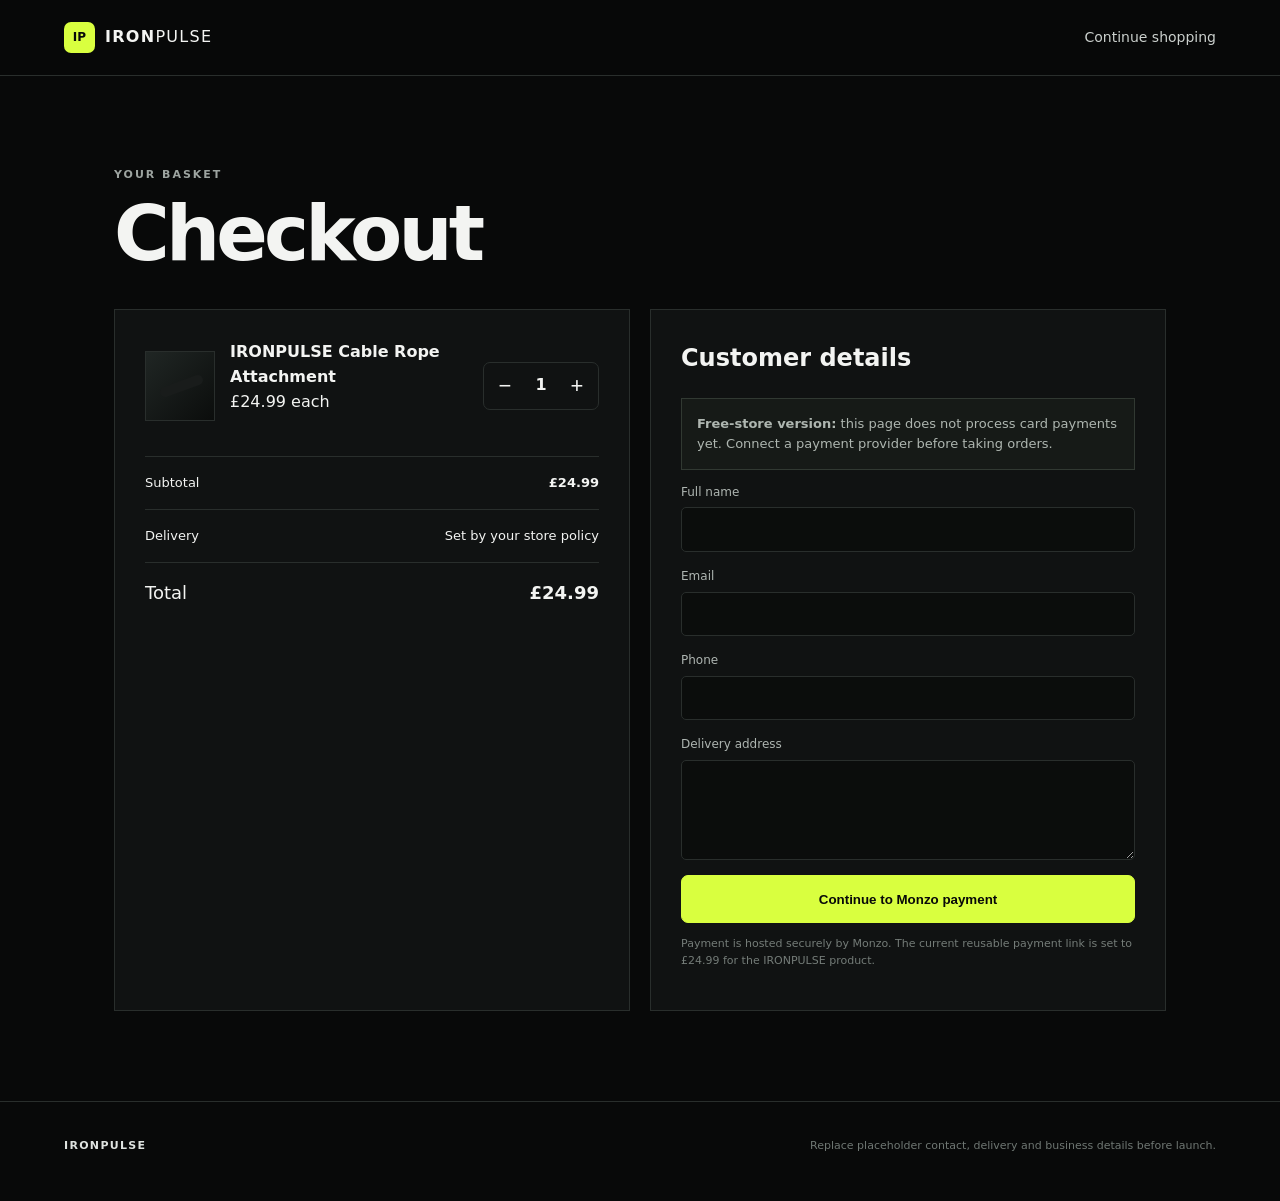
==== checkout.html @ a1295d0c "Add files via upload" ====
<!doctype html>
<html lang="en-GB">
<head>
<meta charset="utf-8"><meta name="viewport" content="width=device-width, initial-scale=1">
<title>Basket — IRONPULSE</title><link rel="stylesheet" href="styles.css">
</head>
<body>
<header class="site-header">
<a class="brand" href="index.html"><span class="brand-mark">IP</span><span>IRON<span>PULSE</span></span></a>
<nav class="nav"><a href="index.html#product">Continue shopping</a></nav>
</header>
<main class="checkout-page">
  <div class="section-label">YOUR BASKET</div>
  <h1>Checkout</h1>
  <div class="checkout-grid">
    <section class="checkout-card">
      <div id="basket-empty" class="empty-state">
        <h2>Your basket is empty.</h2><p>Add an IRONPULSE attachment first.</p><a class="btn btn-primary" href="index.html#product">Shop IRONPULSE</a>
      </div>
      <div id="basket-filled" hidden>
        <div class="basket-item">
          <div class="mini-product"></div>
          <div><strong>IRONPULSE Cable Rope Attachment</strong><p>£24.99 each</p></div>
          <div class="qty"><button data-qty="-1">−</button><span id="checkout-qty">1</span><button data-qty="1">+</button></div>
        </div>
        <div class="total-row"><span>Subtotal</span><strong id="subtotal">£24.99</strong></div>
        <div class="total-row"><span>Delivery</span><span>Set by your store policy</span></div>
        <div class="total-row grand"><span>Total</span><strong id="total">£24.99</strong></div>
      </div>
    </section>
    <section class="checkout-card">
      <h2>Customer details</h2>
      <p class="notice"><strong>Free-store version:</strong> this page does not process card payments yet. Connect a payment provider before taking orders.</p>
      <form id="order-form">
        <label>Full name<input required name="name" autocomplete="name"></label>
        <label>Email<input required type="email" name="email" autocomplete="email"></label>
        <label>Phone<input name="phone" autocomplete="tel"></label>
        <label>Delivery address<textarea required name="address" rows="4" autocomplete="street-address"></textarea></label>
        <button class="btn btn-primary" type="submit">Continue to Monzo payment</button>
      </form>
      <p class="small-note">Payment is hosted securely by Monzo. The current reusable payment link is set to £24.99 for the IRONPULSE product.</p>
    </section>
  </div>
</main>
<footer class="footer"><div class="footer-brand">IRONPULSE</div><p>Replace placeholder contact, delivery and business details before launch.</p></footer>
<script src="script.js"></script>
</body>
</html>
---- styles.css ----
:root{--bg:#080909;--panel:#101212;--panel2:#151818;--text:#f3f4f2;--muted:#9da4a0;--line:#292e2c;--accent:#d9ff3f;--max:1180px}
*{box-sizing:border-box}html{scroll-behavior:smooth}body{margin:0;background:var(--bg);color:var(--text);font-family:Inter,ui-sans-serif,system-ui,-apple-system,BlinkMacSystemFont,"Segoe UI",sans-serif;line-height:1.55}a{color:inherit;text-decoration:none}.site-header{height:76px;display:flex;align-items:center;justify-content:space-between;padding:0 5vw;border-bottom:1px solid var(--line);position:sticky;top:0;background:rgba(8,9,9,.94);backdrop-filter:blur(14px);z-index:10}.brand{display:flex;gap:10px;align-items:center;font-weight:900;letter-spacing:.08em}.brand span span{font-weight:500}.brand-mark{display:grid;place-items:center;width:31px;height:31px;border-radius:7px;background:var(--accent);color:#080909;font-size:12px;letter-spacing:0}.nav{display:flex;gap:24px;align-items:center;font-size:14px;color:#cbd0cd}.nav a:hover{color:var(--accent)}.nav-cart{border:1px solid var(--line);padding:8px 12px;border-radius:999px}.nav-cart span{background:var(--accent);color:#080909;border-radius:999px;padding:1px 6px;margin-left:4px;font-weight:800}
.hero{max-width:var(--max);margin:auto;min-height:720px;padding:90px 5vw 80px;display:grid;grid-template-columns:1.05fr .95fr;gap:70px;align-items:center}.eyebrow,.section-label{font-size:11px;letter-spacing:.18em;font-weight:800;color:var(--muted)}h1,h2,h3,p{margin-top:0}h1{font-size:clamp(48px,7vw,88px);line-height:.94;letter-spacing:-.055em;margin:20px 0 25px}h1 em,h2 em{font-style:normal;color:var(--accent)}.hero-text{max-width:570px;color:#b9bfbc;font-size:19px}.hero-actions{display:flex;gap:12px;margin:30px 0}.btn{display:inline-flex;align-items:center;justify-content:center;min-height:48px;padding:0 20px;border-radius:7px;border:1px solid var(--line);font-weight:800;cursor:pointer;transition:.2s}.btn-primary{background:var(--accent);color:#080909;border-color:var(--accent)}.btn-primary:hover{filter:brightness(1.06);transform:translateY(-1px)}.btn-ghost{background:transparent}.btn-ghost:hover{border-color:#555}.trust-row{display:flex;gap:18px;flex-wrap:wrap;color:#9fa6a2;font-size:12px}.product-art{position:relative;min-height:460px;border:1px solid var(--line);background:radial-gradient(circle at 50% 45%,#202624 0,#111514 48%,#0b0c0c 100%);overflow:hidden}.product-art:after{content:"";position:absolute;inset:auto -20% -35% -20%;height:220px;background:radial-gradient(ellipse,rgba(217,255,63,.12),transparent 65%)}.art-badge{position:absolute;top:25px;left:25px;z-index:3;font-size:10px;letter-spacing:.18em;color:var(--accent)}.rope-rope{position:absolute;width:23px;background:repeating-linear-gradient(145deg,#161818 0,#252928 4px,#0b0c0c 8px);border-radius:18px;box-shadow:inset 2px 0 3px #343a37,4px 4px 12px #000}.rope-left{height:300px;left:35%;top:95px;transform:rotate(17deg)}.rope-right{height:300px;right:35%;top:95px;transform:rotate(-17deg)}.connector{position:absolute;top:58px;left:50%;transform:translateX(-50%);width:60px;height:52px;border-radius:9px 9px 15px 15px;background:linear-gradient(90deg,#555,#d2d5d2,#666);box-shadow:0 8px 20px #000}.carabiner{position:absolute;top:22px;left:50%;transform:translateX(-50%);width:28px;height:55px;border:7px solid #aeb4b1;border-bottom-color:transparent;border-radius:15px}.endcap{position:absolute;bottom:67px;width:74px;height:74px;border-radius:50%;background:radial-gradient(circle at 35% 28%,#4b504d,#111312 64%);box-shadow:0 14px 24px #000}.end-left{left:27%}.end-right{right:27%}.product-art.large{min-height:590px}.gallery-note{position:absolute;top:22px;left:22px;font-size:10px;letter-spacing:.16em;color:#777f7b}.gallery-mini{display:grid;grid-template-columns:repeat(3,1fr);gap:8px;margin-top:8px}.mini-art{height:82px;border:1px solid var(--line);background:linear-gradient(135deg,#171b19,#0c0e0d);display:grid;place-items:center;color:#555;font-size:11px}.image-note{font-size:11px;color:#727a75;margin-top:10px}
.section{max-width:var(--max);margin:auto;padding:100px 5vw}.dark-section{max-width:none;background:#0d0f0f;border-top:1px solid var(--line);border-bottom:1px solid var(--line);padding-left:calc((100vw - var(--max))/2 + 5vw);padding-right:calc((100vw - var(--max))/2 + 5vw)}.product-grid{display:grid;grid-template-columns:1fr .85fr;gap:70px;margin-top:30px}.product-info h2{font-size:clamp(38px,5vw,60px);line-height:.98;letter-spacing:-.04em;margin:16px 0}.lead{font-size:18px;color:#adb4b0}.price-line{display:flex;align-items:baseline;gap:12px;margin:30px 0 8px}.price{font-size:42px;font-weight:900}.price-note{color:#858c88;text-transform:uppercase;font-size:10px;letter-spacing:.14em}.stock{font-size:11px;color:var(--accent);letter-spacing:.08em;margin-bottom:22px}.check-list{list-style:none;padding:0;margin:0 0 28px}.check-list li{padding:12px 0;border-bottom:1px solid var(--line);color:#aeb5b1}.check-list strong{color:#f0f2ef}.buy-box{display:flex;gap:10px}.qty{display:flex;border:1px solid var(--line);border-radius:7px;min-height:48px;align-items:center}.qty button{background:none;border:0;color:var(--text);font-size:22px;width:42px;cursor:pointer}.qty span{min-width:30px;text-align:center;font-weight:800}.buy-btn{flex:1}.small-note{font-size:11px;color:#747c78;margin-top:12px}.feature-grid{display:grid;grid-template-columns:repeat(3,1fr);gap:1px;background:var(--line);margin-top:28px}.feature-grid article{background:#0d0f0f;padding:35px}.feature-num{font-size:11px;color:var(--accent);font-weight:900}.feature-grid h3{font-size:27px;margin:35px 0 8px}.feature-grid p,.movement-grid p{color:#929995}.movement-grid{display:grid;grid-template-columns:repeat(4,1fr);gap:1px;background:var(--line);margin-top:28px}.movement-grid>div{background:var(--bg);padding:28px}.movement-grid span{color:var(--accent);font-size:11px;font-weight:900}.movement-grid h3{margin:35px 0 8px}.spec-grid{display:grid;grid-template-columns:repeat(2,1fr);margin-top:28px;border-top:1px solid var(--line)}.spec-grid div{padding:22px;border-bottom:1px solid var(--line);display:flex;flex-direction:column;gap:4px}.spec-grid span{font-size:11px;color:#747c78;text-transform:uppercase;letter-spacing:.12em}.disclaimer{font-size:11px;color:#747c78;margin-top:22px}.faq details{border-top:1px solid var(--line);padding:22px 0}.faq details:last-child{border-bottom:1px solid var(--line)}summary{cursor:pointer;font-weight:800}.faq details p{color:#9aa19d;max-width:800px;padding-top:15px;margin:0}.cta{max-width:var(--max);margin:0 auto 100px;padding:70px 5vw;border:1px solid var(--line);display:flex;align-items:center;justify-content:space-between;gap:30px;background:linear-gradient(110deg,#121615,#0b0d0c)}.cta h2{font-size:clamp(36px,5vw,64px);line-height:.95;margin:15px 0 0}.footer{border-top:1px solid var(--line);padding:35px 5vw;color:#6f7773;font-size:11px;display:flex;gap:30px;justify-content:space-between;flex-wrap:wrap}.footer-brand{color:#dfe3e0;font-weight:900;letter-spacing:.12em}.footer-links{display:flex;gap:18px}.footer a:hover{color:var(--accent)}
.checkout-page,.legal-page{max-width:var(--max);margin:auto;padding:90px 5vw;min-height:70vh}.checkout-page h1,.legal-page h1{font-size:clamp(48px,6vw,76px);letter-spacing:-.05em;margin:15px 0 40px}.checkout-grid{display:grid;grid-template-columns:1fr 1fr;gap:20px}.checkout-card{background:var(--panel);border:1px solid var(--line);padding:30px}.empty-state{text-align:center;padding:50px 20px}.basket-item{display:grid;grid-template-columns:70px 1fr auto;gap:15px;align-items:center;padding-bottom:25px;border-bottom:1px solid var(--line)}.mini-product{height:70px;background:linear-gradient(135deg,#202624,#0b0d0c);border:1px solid var(--line);position:relative}.mini-product:after{content:"";position:absolute;width:45px;height:10px;background:#191c1b;left:13px;top:29px;transform:rotate(-20deg);border-radius:8px}.total-row{display:flex;justify-content:space-between;padding:16px 0;border-bottom:1px solid var(--line);font-size:13px}.grand{font-size:18px;border:0}.notice{background:#161a17;border:1px solid #313932;padding:15px;color:#aeb6b0;font-size:13px}form{display:grid;gap:15px}label{display:grid;gap:6px;font-size:12px;color:#aeb5b1}input,textarea{width:100%;background:#0b0d0c;border:1px solid var(--line);color:var(--text);padding:12px;border-radius:5px;font:inherit}code{color:var(--accent)}.legal-page{max-width:900px}.legal-page h2{margin-top:35px}.legal-page p{color:#a9b0ac}.legal-page .btn{margin-top:30px}
@media(max-width:850px){.nav a:not(.nav-cart){display:none}.hero,.product-grid,.checkout-grid{grid-template-columns:1fr}.hero{padding-top:60px;min-height:auto}.product-art{min-height:380px}.product-art.large{min-height:450px}.feature-grid,.movement-grid{grid-template-columns:1fr 1fr}.cta{margin-left:5vw;margin-right:5vw;flex-direction:column;align-items:flex-start}.dark-section{padding-left:5vw;padding-right:5vw}}
@media(max-width:560px){.hero{gap:35px}.feature-grid,.movement-grid,.spec-grid{grid-template-columns:1fr}.section{padding-top:70px;padding-bottom:70px}.product-grid{gap:40px}.hero-actions{flex-direction:column}.btn{width:100%}.trust-row{display:grid;gap:8px}.end-left{left:17%}.end-right{right:17%}.rope-left{left:28%}.rope-right{right:28%}}

.photo-plan-grid{display:grid;grid-template-columns:repeat(3,1fr);gap:1px;background:var(--line);margin-top:28px}.photo-plan-grid>div{background:var(--bg);padding:30px}.photo-plan-grid span{font-size:11px;color:var(--accent);font-weight:900;letter-spacing:.12em}.photo-plan-grid h3{font-size:25px;margin:32px 0 8px}.photo-plan-grid p{color:#929995}
@media(max-width:850px){.photo-plan-grid{grid-template-columns:1fr}}

.hero-photo{position:relative;min-height:460px;border:1px solid var(--line);overflow:hidden;background:#0d0f0f;box-shadow:0 25px 70px rgba(0,0,0,.35)}
.hero-photo img{width:100%;height:100%;min-height:460px;object-fit:cover;display:block;filter:contrast(1.04)}
.photo-tag{position:absolute;left:22px;bottom:18px;background:rgba(8,9,9,.78);border:1px solid #3a403d;padding:8px 11px;font-size:9px;letter-spacing:.16em}
.photo-frame{min-height:590px;border:1px solid var(--line);overflow:hidden;background:#0d0f0f}
.photo-frame img{width:100%;height:590px;object-fit:cover;display:block}
.gallery-mini img{width:100%;height:82px;object-fit:cover;display:block;border:1px solid var(--line);filter:contrast(1.03)}
.image-showcase{padding-top:30px}
.image-grid{display:grid;grid-template-columns:repeat(3,1fr);gap:12px;margin-top:28px}
.image-grid figure{margin:0;border:1px solid var(--line);background:#0d0f0f;overflow:hidden}
.image-grid img{display:block;width:100%;aspect-ratio:1/1;object-fit:cover}
.image-grid figcaption{padding:15px;font-size:10px;font-weight:900;letter-spacing:.14em}
.image-disclaimer{font-size:11px;color:#747c78;margin-top:12px}
@media(max-width:850px){.image-grid{grid-template-columns:1fr 1fr}.photo-frame img{height:450px}}
@media(max-width:560px){.image-grid{grid-template-columns:1fr}.hero-photo,.hero-photo img{min-height:360px}.photo-frame,.photo-frame img{min-height:390px;height:390px}}
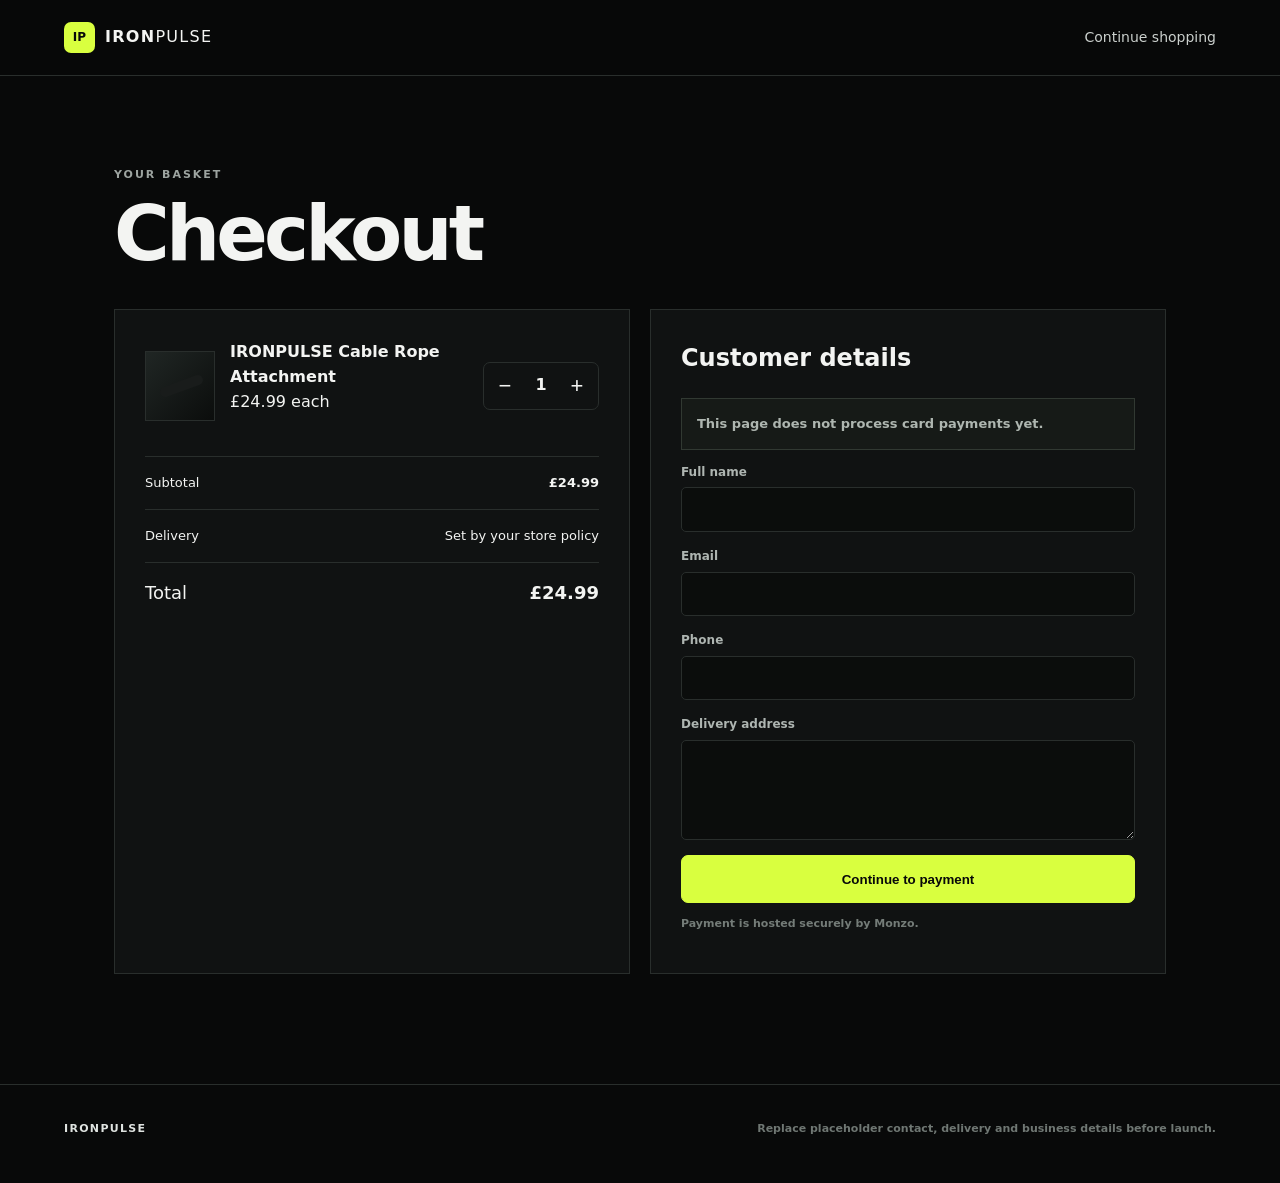
==== commit a6ea685f: "Update checkout page notices and button text Removed mention of 'Free-store version' and updated but" ====
--- a/checkout.html
+++ b/checkout.html
@@ -30,19 +30,19 @@
     </section>
     <section class="checkout-card">
       <h2>Customer details</h2>
-      <p class="notice"><strong>Free-store version:</strong> this page does not process card payments yet. Connect a payment provider before taking orders.</p>
+      <p class="notice"><strong> This page does not process card payments yet.</p>
       <form id="order-form">
         <label>Full name<input required name="name" autocomplete="name"></label>
         <label>Email<input required type="email" name="email" autocomplete="email"></label>
         <label>Phone<input name="phone" autocomplete="tel"></label>
         <label>Delivery address<textarea required name="address" rows="4" autocomplete="street-address"></textarea></label>
-        <button class="btn btn-primary" type="submit">Continue to Monzo payment</button>
+        <button class="btn btn-primary" type="submit">Continue to payment</button>
       </form>
-      <p class="small-note">Payment is hosted securely by Monzo. The current reusable payment link is set to £24.99 for the IRONPULSE product.</p>
+      <p class="small-note">Payment is hosted securely by Monzo.</p>
     </section>
   </div>
 </main>
 <footer class="footer"><div class="footer-brand">IRONPULSE</div><p>Replace placeholder contact, delivery and business details before launch.</p></footer>
 <script src="script.js"></script>
 </body>
-</html>+</html>
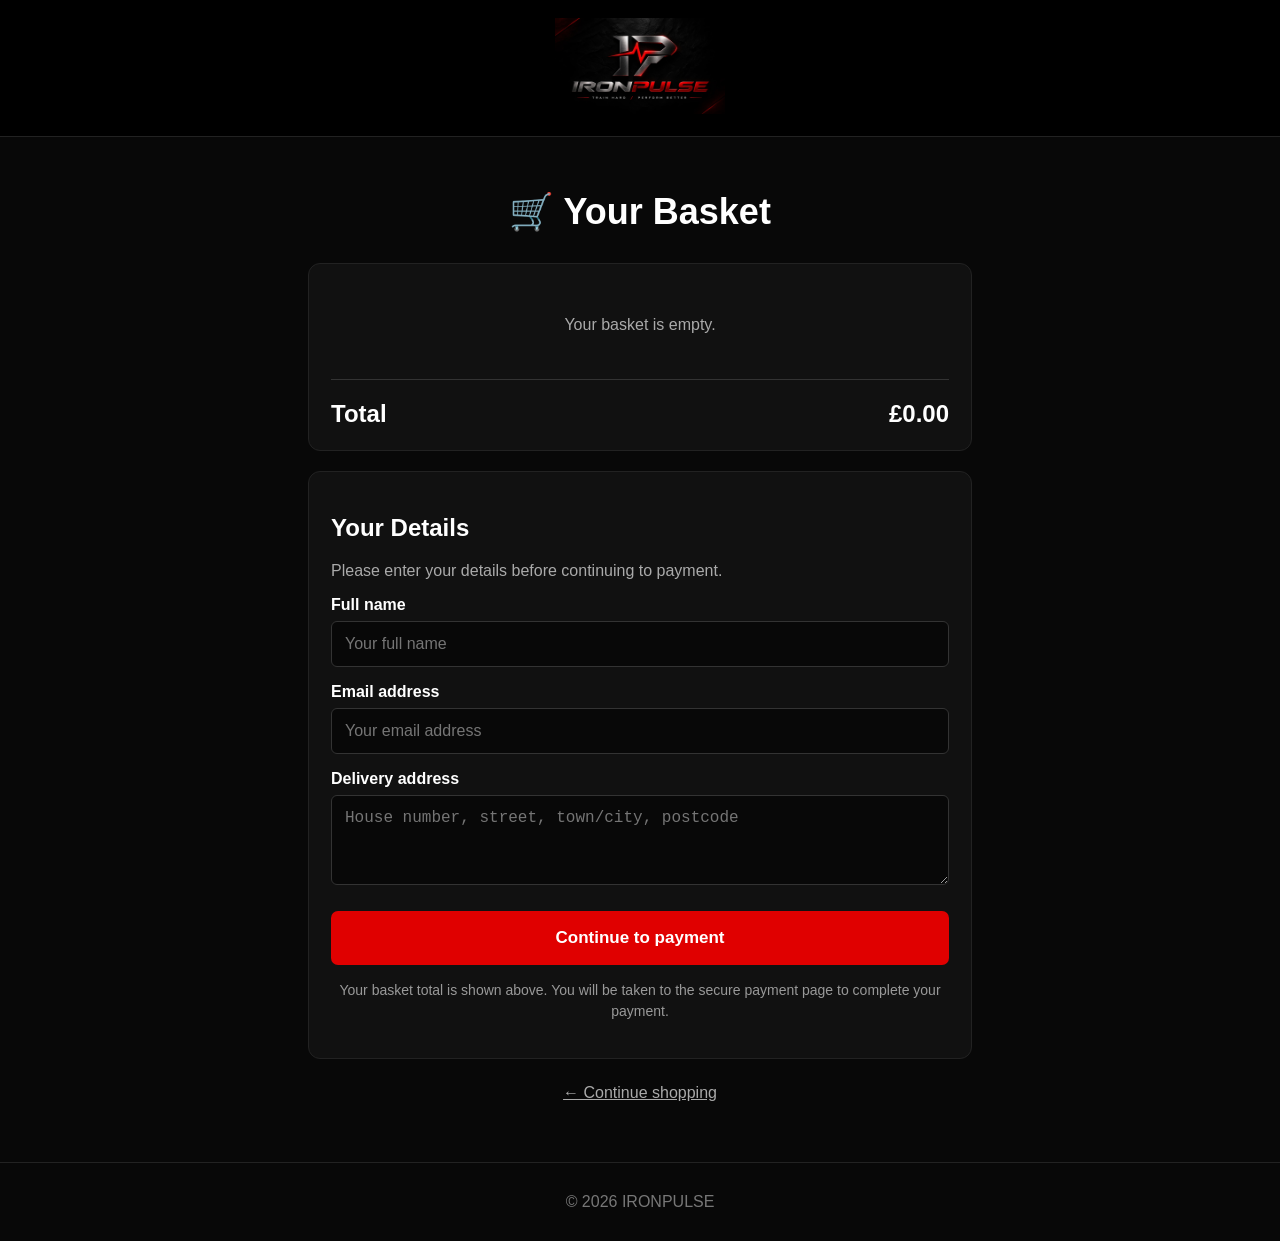
==== commit 32035788: "Refactor checkout.html for better layout and design Updated the checkout page to improve structure a" ====
--- a/checkout.html
+++ b/checkout.html
@@ -1,48 +1,456 @@
-<!doctype html>
-<html lang="en-GB">
+<!DOCTYPE html>
+<html lang="en">
 <head>
-<meta charset="utf-8"><meta name="viewport" content="width=device-width, initial-scale=1">
-<title>Basket — IRONPULSE</title><link rel="stylesheet" href="styles.css">
+
+<meta charset="UTF-8">
+
+<meta name="viewport"
+content="width=device-width, initial-scale=1.0">
+
+<title>Basket & Checkout | IRONPULSE</title>
+
+<style>
+
+* {
+  box-sizing: border-box;
+}
+
+body {
+  margin: 0;
+  background: #080808;
+  color: #fff;
+  font-family: Arial, sans-serif;
+}
+
+header {
+  background: #000;
+  padding: 18px;
+  text-align: center;
+  border-bottom: 1px solid #222;
+}
+
+.logo {
+  width: 170px;
+  max-width: 80%;
+}
+
+.container {
+  max-width: 700px;
+  margin: auto;
+  padding: 30px 18px 60px;
+}
+
+h1 {
+  text-align: center;
+  font-size: 36px;
+  margin-bottom: 30px;
+}
+
+.card {
+  background: #111;
+  border: 1px solid #222;
+  border-radius: 12px;
+  padding: 22px;
+  margin-bottom: 20px;
+}
+
+.basket-item {
+  display: flex;
+  gap: 15px;
+  align-items: center;
+  padding: 15px 0;
+  border-bottom: 1px solid #292929;
+}
+
+.basket-item:last-child {
+  border-bottom: none;
+}
+
+.basket-item img {
+  width: 95px;
+  height: 95px;
+  object-fit: contain;
+  background: #080808;
+  border-radius: 8px;
+}
+
+.item-info {
+  flex: 1;
+}
+
+.item-info h2 {
+  margin: 0 0 8px;
+  font-size: 19px;
+}
+
+.item-info p {
+  margin: 4px 0;
+  color: #aaa;
+}
+
+.item-price {
+  font-size: 18px;
+  font-weight: bold;
+}
+
+.remove {
+  background: #333;
+  color: #fff;
+  border: none;
+  padding: 8px 10px;
+  border-radius: 5px;
+  cursor: pointer;
+  margin-top: 8px;
+}
+
+.remove:hover {
+  background: #b00000;
+}
+
+.total {
+  display: flex;
+  justify-content: space-between;
+  font-size: 24px;
+  font-weight: bold;
+  padding-top: 20px;
+  margin-top: 15px;
+  border-top: 1px solid #333;
+}
+
+label {
+  display: block;
+  margin: 16px 0 7px;
+  font-weight: bold;
+}
+
+input,
+textarea {
+  width: 100%;
+  padding: 13px;
+  background: #080808;
+  border: 1px solid #333;
+  border-radius: 6px;
+  color: #fff;
+  font-size: 16px;
+}
+
+textarea {
+  min-height: 90px;
+  resize: vertical;
+}
+
+.button {
+  display: block;
+  width: 100%;
+  background: #e00000;
+  color: white;
+  text-align: center;
+  padding: 17px;
+  border: none;
+  border-radius: 7px;
+  font-size: 17px;
+  font-weight: bold;
+  cursor: pointer;
+  text-decoration: none;
+  margin-top: 22px;
+}
+
+.button:hover {
+  background: #b00000;
+}
+
+.note {
+  color: #999;
+  font-size: 14px;
+  line-height: 1.5;
+  margin-top: 15px;
+  text-align: center;
+}
+
+.back {
+  display: block;
+  text-align: center;
+  color: #aaa;
+  margin-top: 25px;
+}
+
+.empty {
+  text-align: center;
+  color: #aaa;
+  padding: 30px 0;
+}
+
+footer {
+  text-align: center;
+  padding: 30px;
+  border-top: 1px solid #222;
+  color: #777;
+}
+
+@media (max-width: 600px) {
+
+  h1 {
+    font-size: 30px;
+  }
+
+  .basket-item {
+    align-items: flex-start;
+  }
+
+  .basket-item img {
+    width: 80px;
+    height: 80px;
+  }
+
+}
+
+</style>
+
 </head>
+
 <body>
-<header class="site-header">
-<a class="brand" href="index.html"><span class="brand-mark">IP</span><span>IRON<span>PULSE</span></span></a>
-<nav class="nav"><a href="index.html#product">Continue shopping</a></nav>
+
+<header>
+
+<a href="index.html">
+
+<img
+class="logo"
+src="assets/ironpulse-brand.jpg"
+alt="IRONPULSE">
+
+</a>
+
 </header>
-<main class="checkout-page">
-  <div class="section-label">YOUR BASKET</div>
-  <h1>Checkout</h1>
-  <div class="checkout-grid">
-    <section class="checkout-card">
-      <div id="basket-empty" class="empty-state">
-        <h2>Your basket is empty.</h2><p>Add an IRONPULSE attachment first.</p><a class="btn btn-primary" href="index.html#product">Shop IRONPULSE</a>
+
+
+<div class="container">
+
+<h1>🛒 Your Basket</h1>
+
+
+<div class="card">
+
+<div id="basketItems"></div>
+
+<div class="total">
+
+<span>Total</span>
+
+<span id="basketTotal">£0.00</span>
+
+</div>
+
+</div>
+
+
+<div class="card">
+
+<h2>Your Details</h2>
+
+<p style="color:#aaa;">
+Please enter your details before continuing to payment.
+</p>
+
+
+<label for="name">
+Full name
+</label>
+
+<input
+type="text"
+id="name"
+placeholder="Your full name">
+
+
+<label for="email">
+Email address
+</label>
+
+<input
+type="email"
+id="email"
+placeholder="Your email address">
+
+
+<label for="address">
+Delivery address
+</label>
+
+<textarea
+id="address"
+placeholder="House number, street, town/city, postcode"></textarea>
+
+
+<a
+class="button"
+href="https://monzo.com/pay/r/ignite-fitness-coaching_f6RvJFebjwKOjb"
+target="_blank"
+rel="noopener">
+
+Continue to payment
+
+</a>
+
+
+<p class="note">
+
+Your basket total is shown above.
+You will be taken to the secure payment page to complete your payment.
+
+</p>
+
+</div>
+
+
+<a
+class="back"
+href="index.html">
+
+← Continue shopping
+
+</a>
+
+</div>
+
+
+<footer>
+
+© 2026 IRONPULSE
+
+</footer>
+
+
+<script>
+
+let basket =
+JSON.parse(localStorage.getItem("ironpulseBasket")) || [];
+
+
+function displayBasket() {
+
+  const container =
+    document.getElementById("basketItems");
+
+  const totalElement =
+    document.getElementById("basketTotal");
+
+
+  container.innerHTML = "";
+
+
+  if (basket.length === 0) {
+
+    container.innerHTML =
+      '<div class="empty">Your basket is empty.</div>';
+
+    totalElement.textContent = "£0.00";
+
+    return;
+
+  }
+
+
+  let total = 0;
+
+
+  basket.forEach(function(item, index) {
+
+    const itemTotal =
+      item.price * item.quantity;
+
+    total += itemTotal;
+
+
+    let image =
+      "assets/product-features.jpg";
+
+
+    if (
+      item.product &&
+      item.product.includes("EVO")
+    ) {
+
+      image =
+        "assets/Screenshot_20260927_171119_com_amazon_mShop_android_shopping_MainActivity.jpg";
+
+    }
+
+
+    const div =
+      document.createElement("div");
+
+    div.className =
+      "basket-item";
+
+
+    div.innerHTML = `
+
+      <img
+        src="${image}"
+        alt="${item.product}">
+
+      <div class="item-info">
+
+        <h2>${item.product}</h2>
+
+        <p>
+          Quantity: ${item.quantity}
+        </p>
+
+        ${
+          item.colour
+          ?
+          `<p>Colour: ${item.colour}</p>`
+          :
+          ""
+        }
+
+        <div class="item-price">
+          £${itemTotal.toFixed(2)}
+        </div>
+
+        <button
+          class="remove"
+          onclick="removeItem(${index})">
+
+          Remove
+
+        </button>
+
       </div>
-      <div id="basket-filled" hidden>
-        <div class="basket-item">
-          <div class="mini-product"></div>
-          <div><strong>IRONPULSE Cable Rope Attachment</strong><p>£24.99 each</p></div>
-          <div class="qty"><button data-qty="-1">−</button><span id="checkout-qty">1</span><button data-qty="1">+</button></div>
-        </div>
-        <div class="total-row"><span>Subtotal</span><strong id="subtotal">£24.99</strong></div>
-        <div class="total-row"><span>Delivery</span><span>Set by your store policy</span></div>
-        <div class="total-row grand"><span>Total</span><strong id="total">£24.99</strong></div>
-      </div>
-    </section>
-    <section class="checkout-card">
-      <h2>Customer details</h2>
-      <p class="notice"><strong> This page does not process card payments yet.</p>
-      <form id="order-form">
-        <label>Full name<input required name="name" autocomplete="name"></label>
-        <label>Email<input required type="email" name="email" autocomplete="email"></label>
-        <label>Phone<input name="phone" autocomplete="tel"></label>
-        <label>Delivery address<textarea required name="address" rows="4" autocomplete="street-address"></textarea></label>
-        <button class="btn btn-primary" type="submit">Continue to payment</button>
-      </form>
-      <p class="small-note">Payment is hosted securely by Monzo.</p>
-    </section>
-  </div>
-</main>
-<footer class="footer"><div class="footer-brand">IRONPULSE</div><p>Replace placeholder contact, delivery and business details before launch.</p></footer>
-<script src="script.js"></script>
+
+    `;
+
+
+    container.appendChild(div);
+
+  });
+
+
+  totalElement.textContent =
+    "£" + total.toFixed(2);
+
+}
+
+
+function removeItem(index) {
+
+  basket.splice(index, 1);
+
+  localStorage.setItem(
+    "ironpulseBasket",
+    JSON.stringify(basket)
+  );
+
+  displayBasket();
+
+}
+
+
+displayBasket();
+
+</script>
+
 </body>
 </html>
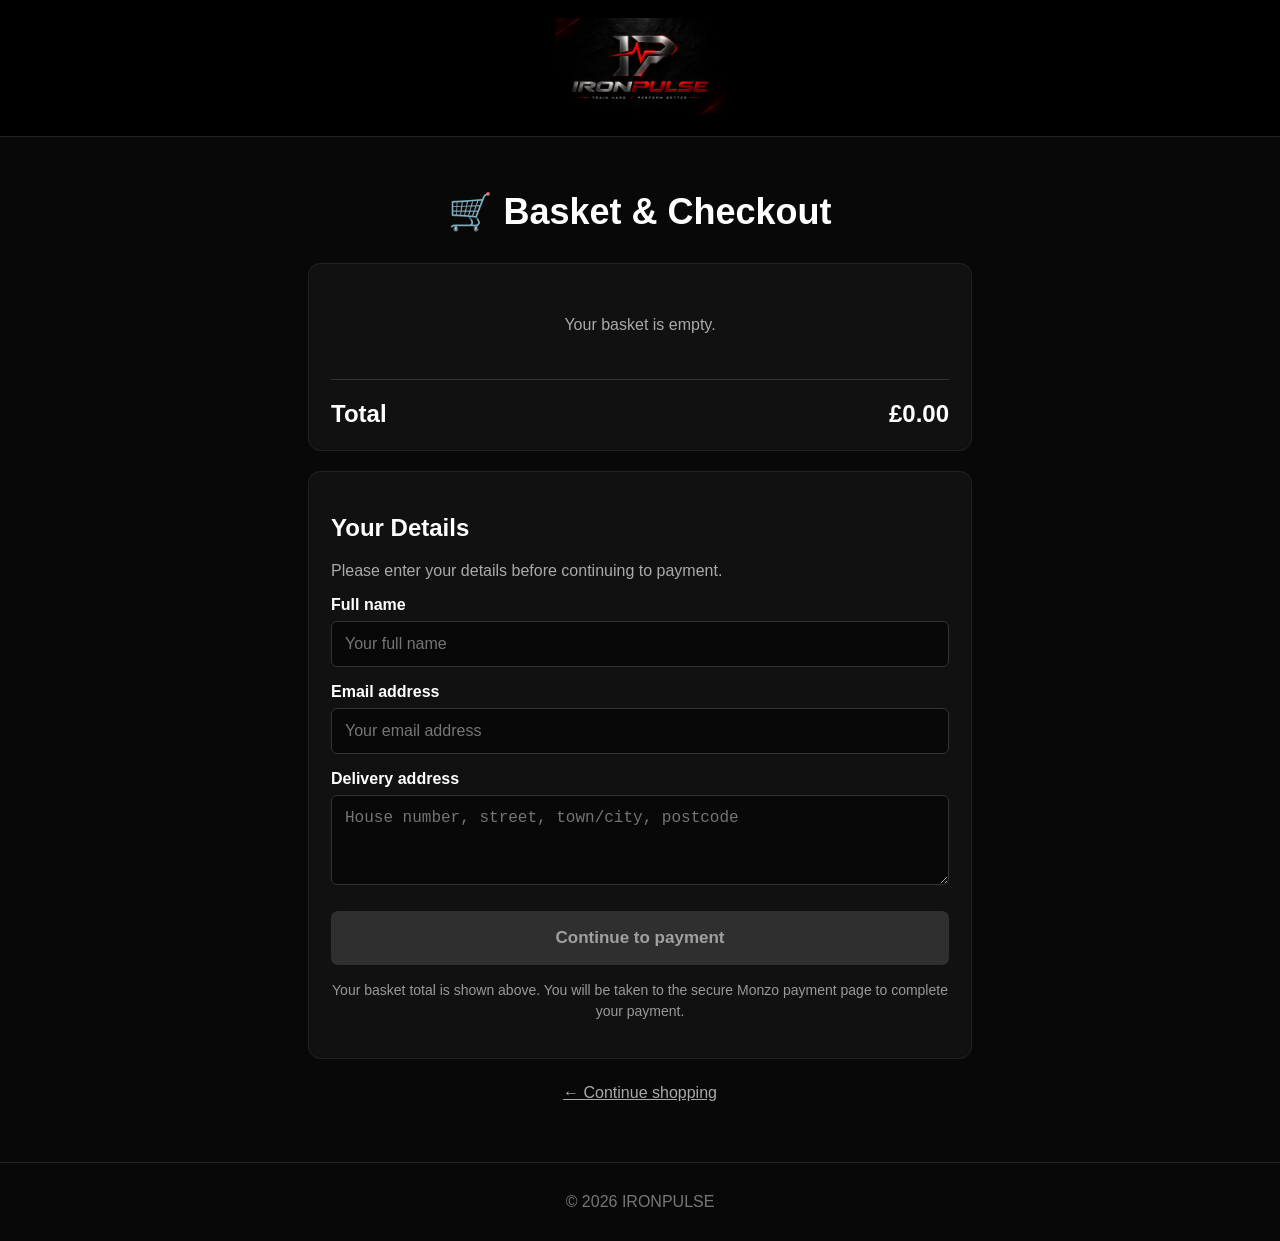
==== commit 6d4efa57: "Update checkout page for improved clarity and functionality" ====
--- a/checkout.html
+++ b/checkout.html
@@ -1,11 +1,8 @@
 <!DOCTYPE html>
 <html lang="en">
 <head>
-
 <meta charset="UTF-8">
-
-<meta name="viewport"
-content="width=device-width, initial-scale=1.0">
+<meta name="viewport" content="width=device-width, initial-scale=1.0">
 
 <title>Basket & Checkout | IRONPULSE</title>
 
@@ -97,7 +94,7 @@
   background: #333;
   color: #fff;
   border: none;
-  padding: 8px 10px;
+  padding: 8px 12px;
   border-radius: 5px;
   cursor: pointer;
   margin-top: 8px;
@@ -159,6 +156,12 @@
   background: #b00000;
 }
 
+.button.disabled {
+  background: #444;
+  pointer-events: none;
+  opacity: 0.6;
+}
+
 .note {
   color: #999;
   font-size: 14px;
@@ -205,7 +208,6 @@
 }
 
 </style>
-
 </head>
 
 <body>
@@ -226,7 +228,7 @@
 
 <div class="container">
 
-<h1>🛒 Your Basket</h1>
+<h1>🛒 Basket & Checkout</h1>
 
 
 <div class="card">
@@ -251,7 +253,6 @@
 <p style="color:#aaa;">
 Please enter your details before continuing to payment.
 </p>
-
 
 <label for="name">
 Full name
@@ -283,6 +284,7 @@
 
 
 <a
+id="paymentButton"
 class="button"
 href="https://monzo.com/pay/r/ignite-fitness-coaching_f6RvJFebjwKOjb"
 target="_blank"
@@ -292,11 +294,12 @@
 
 </a>
 
-
 <p class="note">
 
 Your basket total is shown above.
-You will be taken to the secure payment page to complete your payment.
+
+You will be taken to the secure Monzo payment page
+to complete your payment.
 
 </p>
 
@@ -335,6 +338,9 @@
   const totalElement =
     document.getElementById("basketTotal");
 
+  const paymentButton =
+    document.getElementById("paymentButton");
+
 
   container.innerHTML = "";
 
@@ -346,9 +352,14 @@
 
     totalElement.textContent = "£0.00";
 
+    paymentButton.classList.add("disabled");
+
     return;
 
   }
+
+
+  paymentButton.classList.remove("disabled");
 
 
   let total = 0;
@@ -414,7 +425,7 @@
           class="remove"
           onclick="removeItem(${index})">
 
-          Remove
+          Remove item
 
         </button>
 
